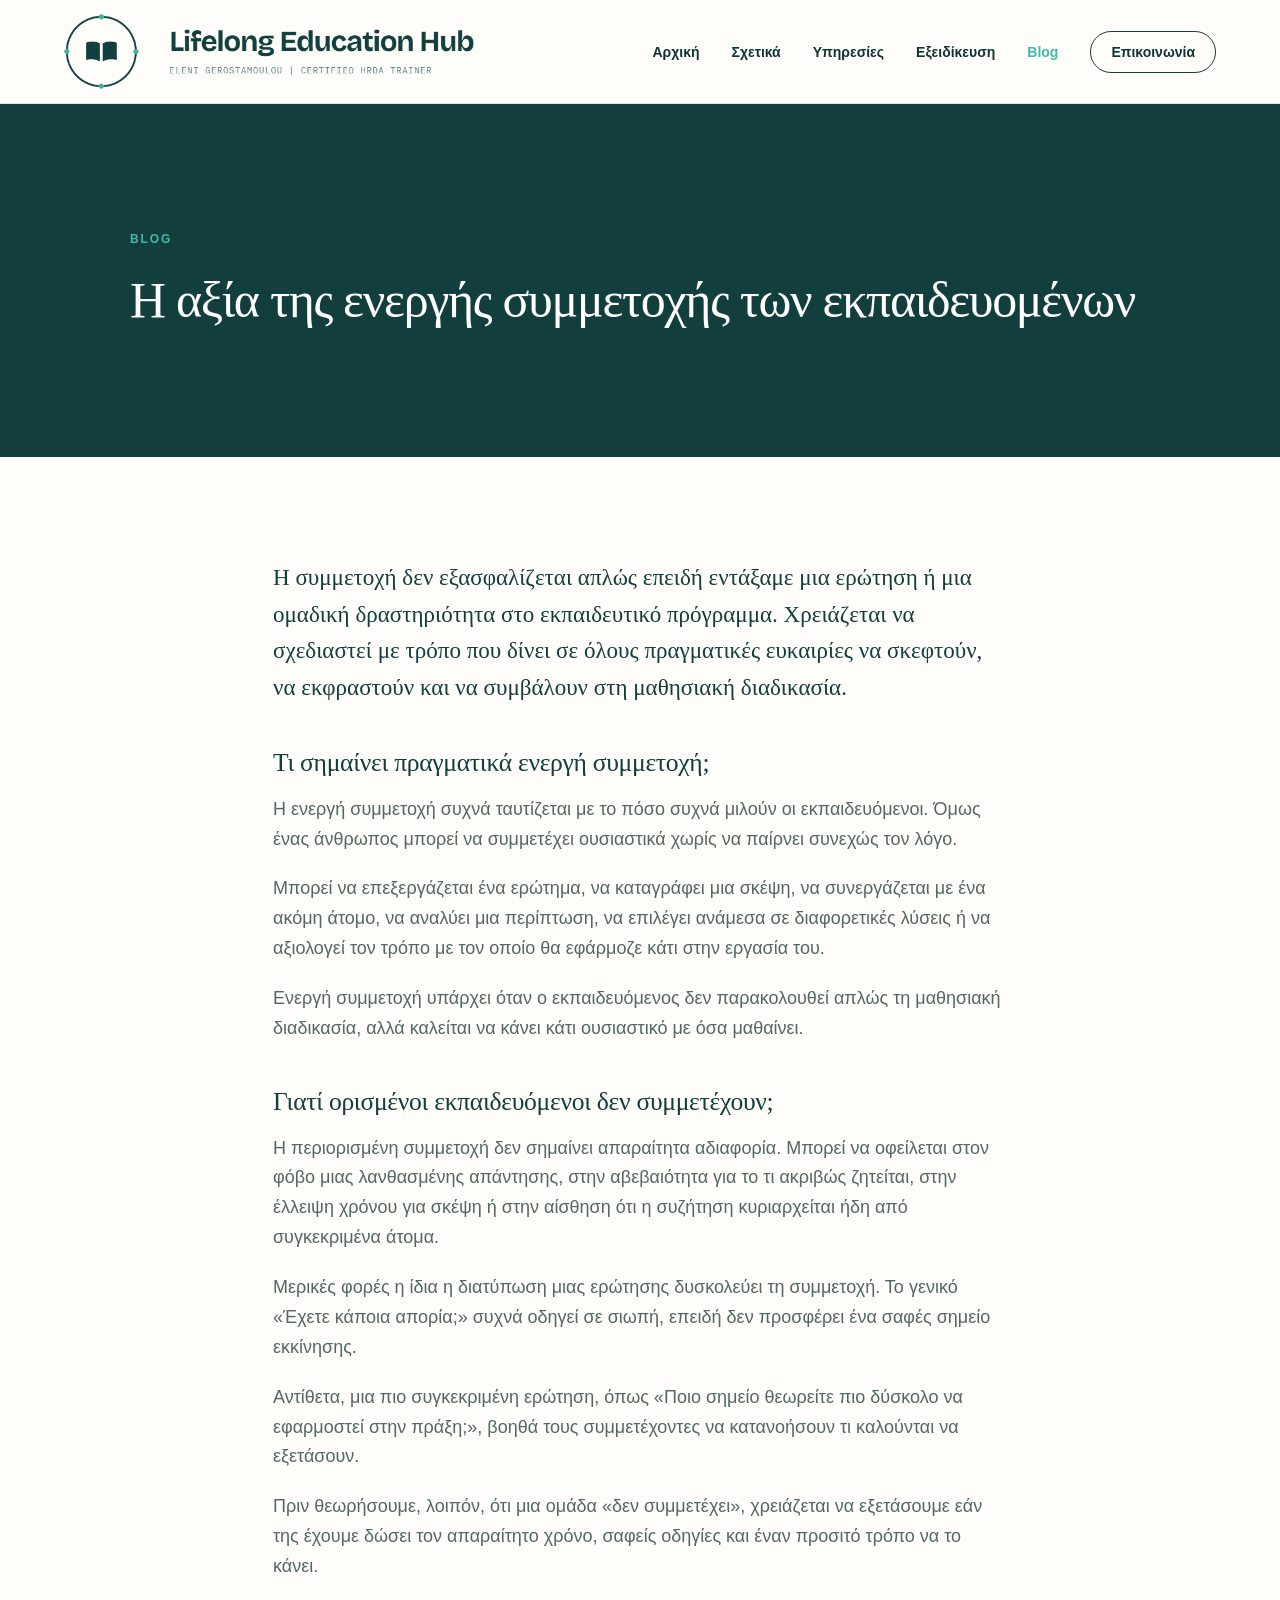
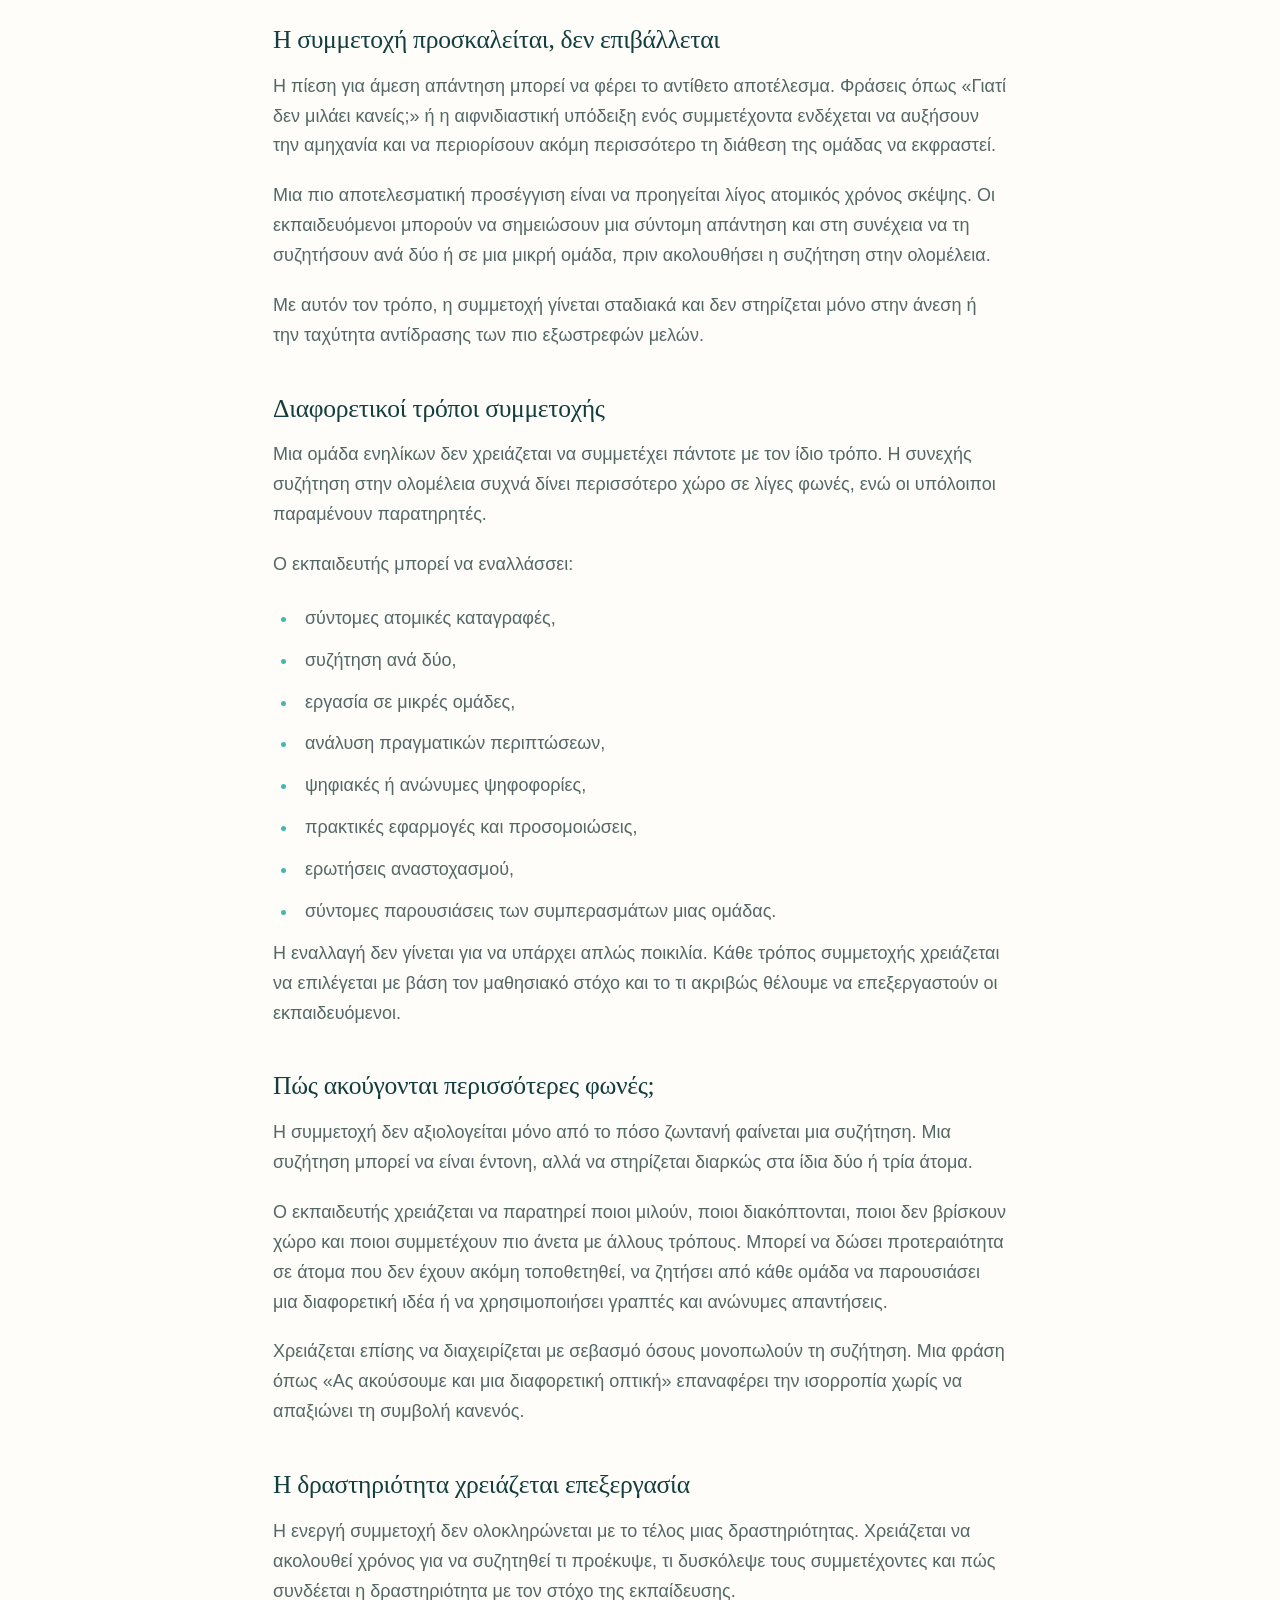
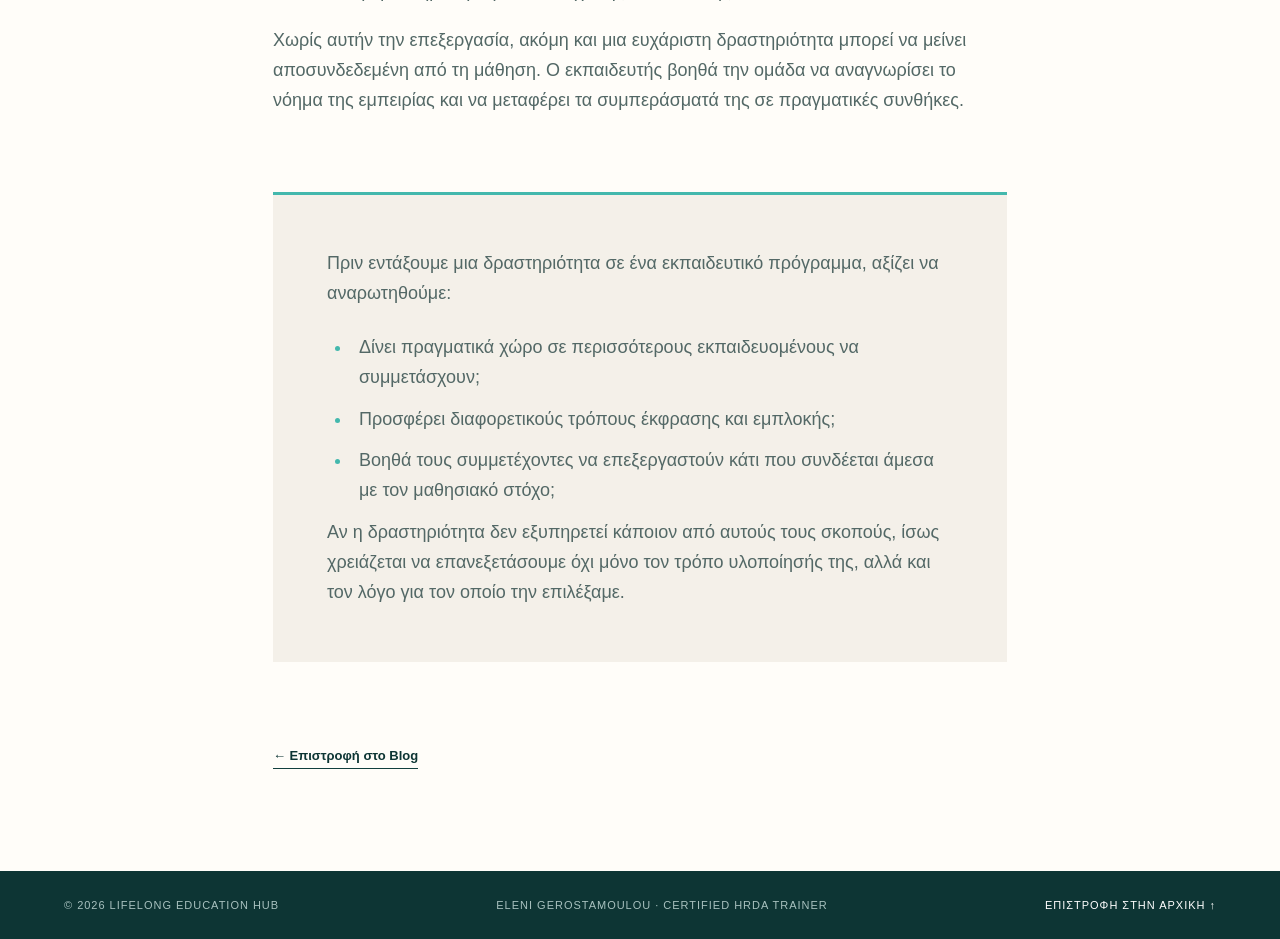
==== active-participation.html @ fbb2a4dc "Add participation article and spacing" ====
<!doctype html>
<html lang="el">
<head>
  <meta charset="utf-8">
  <meta name="viewport" content="width=device-width, initial-scale=1">
  <title>Η αξία της ενεργής συμμετοχής των εκπαιδευομένων | Lifelong Education Hub</title>
  <meta name="description" content="Πώς σχεδιάζεται και ενθαρρύνεται η ουσιαστική συμμετοχή των εκπαιδευομένων στην εκπαίδευση ενηλίκων.">
  <link rel="icon" href="favicon.png">
  <link rel="stylesheet" href="style.css">
</head>
<body class="article-page"><main>
  <header class="site-header">
    <a class="brand" href="index.html" aria-label="Lifelong Education Hub — Αρχική"><img src="logo-horizontal-dark.png" alt="Lifelong Education Hub"></a>
    <nav aria-label="Κύρια πλοήγηση"><a href="index.html#αρχική">Αρχική</a><a href="index.html#σχετικά">Σχετικά</a><a href="index.html#υπηρεσίες">Υπηρεσίες</a><a href="index.html#εξειδίκευση">Εξειδίκευση</a><a class="active" href="thoughts-practices.html">Blog</a><a class="nav-cta" href="index.html#επικοινωνία">Επικοινωνία</a></nav>
    <details class="mobile-menu"><summary>Μενού <span aria-hidden="true">☰</span></summary><ul><li><a href="index.html#αρχική">Αρχική</a></li><li><a href="index.html#σχετικά">Σχετικά</a></li><li><a href="index.html#υπηρεσίες">Υπηρεσίες</a></li><li><a href="index.html#εξειδίκευση">Εξειδίκευση</a></li><li><a href="thoughts-practices.html">Blog</a></li><li><a href="index.html#επικοινωνία">Επικοινωνία</a></li></ul></details>
  </header>
  <article>
    <header class="article-hero">
      <p class="journal-kicker">Blog</p>
      <h1>Η αξία της ενεργής συμμετοχής των εκπαιδευομένων</h1>
    </header>
    <div class="article-body">
      <p class="article-intro">Η συμμετοχή δεν εξασφαλίζεται απλώς επειδή εντάξαμε μια ερώτηση ή μια ομαδική δραστηριότητα στο εκπαιδευτικό πρόγραμμα. Χρειάζεται να σχεδιαστεί με τρόπο που δίνει σε όλους πραγματικές ευκαιρίες να σκεφτούν, να εκφραστούν και να συμβάλουν στη μαθησιακή διαδικασία.</p>

      <h2>Τι σημαίνει πραγματικά ενεργή συμμετοχή;</h2>
      <p>Η ενεργή συμμετοχή συχνά ταυτίζεται με το πόσο συχνά μιλούν οι εκπαιδευόμενοι. Όμως ένας άνθρωπος μπορεί να συμμετέχει ουσιαστικά χωρίς να παίρνει συνεχώς τον λόγο.</p>
      <p>Μπορεί να επεξεργάζεται ένα ερώτημα, να καταγράφει μια σκέψη, να συνεργάζεται με ένα ακόμη άτομο, να αναλύει μια περίπτωση, να επιλέγει ανάμεσα σε διαφορετικές λύσεις ή να αξιολογεί τον τρόπο με τον οποίο θα εφάρμοζε κάτι στην εργασία του.</p>
      <p>Ενεργή συμμετοχή υπάρχει όταν ο εκπαιδευόμενος δεν παρακολουθεί απλώς τη μαθησιακή διαδικασία, αλλά καλείται να κάνει κάτι ουσιαστικό με όσα μαθαίνει.</p>

      <h2>Γιατί ορισμένοι εκπαιδευόμενοι δεν συμμετέχουν;</h2>
      <p>Η περιορισμένη συμμετοχή δεν σημαίνει απαραίτητα αδιαφορία. Μπορεί να οφείλεται στον φόβο μιας λανθασμένης απάντησης, στην αβεβαιότητα για το τι ακριβώς ζητείται, στην έλλειψη χρόνου για σκέψη ή στην αίσθηση ότι η συζήτηση κυριαρχείται ήδη από συγκεκριμένα άτομα.</p>
      <p>Μερικές φορές η ίδια η διατύπωση μιας ερώτησης δυσκολεύει τη συμμετοχή. Το γενικό «Έχετε κάποια απορία;» συχνά οδηγεί σε σιωπή, επειδή δεν προσφέρει ένα σαφές σημείο εκκίνησης.</p>
      <p>Αντίθετα, μια πιο συγκεκριμένη ερώτηση, όπως «Ποιο σημείο θεωρείτε πιο δύσκολο να εφαρμοστεί στην πράξη;», βοηθά τους συμμετέχοντες να κατανοήσουν τι καλούνται να εξετάσουν.</p>
      <p>Πριν θεωρήσουμε, λοιπόν, ότι μια ομάδα «δεν συμμετέχει», χρειάζεται να εξετάσουμε εάν της έχουμε δώσει τον απαραίτητο χρόνο, σαφείς οδηγίες και έναν προσιτό τρόπο να το κάνει.</p>

      <h2>Η συμμετοχή προσκαλείται, δεν επιβάλλεται</h2>
      <p>Η πίεση για άμεση απάντηση μπορεί να φέρει το αντίθετο αποτέλεσμα. Φράσεις όπως «Γιατί δεν μιλάει κανείς;» ή η αιφνιδιαστική υπόδειξη ενός συμμετέχοντα ενδέχεται να αυξήσουν την αμηχανία και να περιορίσουν ακόμη περισσότερο τη διάθεση της ομάδας να εκφραστεί.</p>
      <p>Μια πιο αποτελεσματική προσέγγιση είναι να προηγείται λίγος ατομικός χρόνος σκέψης. Οι εκπαιδευόμενοι μπορούν να σημειώσουν μια σύντομη απάντηση και στη συνέχεια να τη συζητήσουν ανά δύο ή σε μια μικρή ομάδα, πριν ακολουθήσει η συζήτηση στην ολομέλεια.</p>
      <p>Με αυτόν τον τρόπο, η συμμετοχή γίνεται σταδιακά και δεν στηρίζεται μόνο στην άνεση ή την ταχύτητα αντίδρασης των πιο εξωστρεφών μελών.</p>

      <h2>Διαφορετικοί τρόποι συμμετοχής</h2>
      <p>Μια ομάδα ενηλίκων δεν χρειάζεται να συμμετέχει πάντοτε με τον ίδιο τρόπο. Η συνεχής συζήτηση στην ολομέλεια συχνά δίνει περισσότερο χώρο σε λίγες φωνές, ενώ οι υπόλοιποι παραμένουν παρατηρητές.</p>
      <p>Ο εκπαιδευτής μπορεί να εναλλάσσει:</p>
      <ul>
        <li>σύντομες ατομικές καταγραφές,</li>
        <li>συζήτηση ανά δύο,</li>
        <li>εργασία σε μικρές ομάδες,</li>
        <li>ανάλυση πραγματικών περιπτώσεων,</li>
        <li>ψηφιακές ή ανώνυμες ψηφοφορίες,</li>
        <li>πρακτικές εφαρμογές και προσομοιώσεις,</li>
        <li>ερωτήσεις αναστοχασμού,</li>
        <li>σύντομες παρουσιάσεις των συμπερασμάτων μιας ομάδας.</li>
      </ul>
      <p>Η εναλλαγή δεν γίνεται για να υπάρχει απλώς ποικιλία. Κάθε τρόπος συμμετοχής χρειάζεται να επιλέγεται με βάση τον μαθησιακό στόχο και το τι ακριβώς θέλουμε να επεξεργαστούν οι εκπαιδευόμενοι.</p>

      <h2>Πώς ακούγονται περισσότερες φωνές;</h2>
      <p>Η συμμετοχή δεν αξιολογείται μόνο από το πόσο ζωντανή φαίνεται μια συζήτηση. Μια συζήτηση μπορεί να είναι έντονη, αλλά να στηρίζεται διαρκώς στα ίδια δύο ή τρία άτομα.</p>
      <p>Ο εκπαιδευτής χρειάζεται να παρατηρεί ποιοι μιλούν, ποιοι διακόπτονται, ποιοι δεν βρίσκουν χώρο και ποιοι συμμετέχουν πιο άνετα με άλλους τρόπους. Μπορεί να δώσει προτεραιότητα σε άτομα που δεν έχουν ακόμη τοποθετηθεί, να ζητήσει από κάθε ομάδα να παρουσιάσει μια διαφορετική ιδέα ή να χρησιμοποιήσει γραπτές και ανώνυμες απαντήσεις.</p>
      <p>Χρειάζεται επίσης να διαχειρίζεται με σεβασμό όσους μονοπωλούν τη συζήτηση. Μια φράση όπως «Ας ακούσουμε και μια διαφορετική οπτική» επαναφέρει την ισορροπία χωρίς να απαξιώνει τη συμβολή κανενός.</p>

      <h2>Η δραστηριότητα χρειάζεται επεξεργασία</h2>
      <p>Η ενεργή συμμετοχή δεν ολοκληρώνεται με το τέλος μιας δραστηριότητας. Χρειάζεται να ακολουθεί χρόνος για να συζητηθεί τι προέκυψε, τι δυσκόλεψε τους συμμετέχοντες και πώς συνδέεται η δραστηριότητα με τον στόχο της εκπαίδευσης.</p>
      <p>Χωρίς αυτήν την επεξεργασία, ακόμη και μια ευχάριστη δραστηριότητα μπορεί να μείνει αποσυνδεδεμένη από τη μάθηση. Ο εκπαιδευτής βοηθά την ομάδα να αναγνωρίσει το νόημα της εμπειρίας και να μεταφέρει τα συμπεράσματά της σε πραγματικές συνθήκες.</p>

      <aside class="article-takeaway">
        <p>Πριν εντάξουμε μια δραστηριότητα σε ένα εκπαιδευτικό πρόγραμμα, αξίζει να αναρωτηθούμε:</p>
        <ul>
          <li>Δίνει πραγματικά χώρο σε περισσότερους εκπαιδευομένους να συμμετάσχουν;</li>
          <li>Προσφέρει διαφορετικούς τρόπους έκφρασης και εμπλοκής;</li>
          <li>Βοηθά τους συμμετέχοντες να επεξεργαστούν κάτι που συνδέεται άμεσα με τον μαθησιακό στόχο;</li>
        </ul>
        <p>Αν η δραστηριότητα δεν εξυπηρετεί κάποιον από αυτούς τους σκοπούς, ίσως χρειάζεται να επανεξετάσουμε όχι μόνο τον τρόπο υλοποίησής της, αλλά και τον λόγο για τον οποίο την επιλέξαμε.</p>
      </aside>
      <a class="back-link" href="thoughts-practices.html">← Επιστροφή στο Blog</a>
    </div>
  </article>
  <footer><p>© 2026 Lifelong Education Hub</p><p>Eleni Gerostamoulou · Certified HRDA Trainer</p><a href="index.html">Επιστροφή στην αρχική ↑</a></footer>
</main></body>
</html>
---- style.css ----
:root{--ink:#123f3e;--deep:#0d3534;--aqua:#43b8ad;--cream:#f4f0e9;--paper:#fffdf9;--muted:#627372;--line:#d8dfda}*{box-sizing:border-box}html{scroll-behavior:smooth}body{margin:0;background:var(--paper);color:var(--deep);font-family:Arial,Helvetica,sans-serif}a{color:inherit;text-decoration:none}img{display:block;max-width:100%}.mobile-menu{display:none}
.site-header{height:92px;padding:0 clamp(24px,5vw,78px);display:flex;align-items:center;justify-content:space-between;background:rgba(255,253,249,.94);border-bottom:1px solid rgba(18,63,62,.12);position:sticky;top:0;z-index:20;backdrop-filter:blur(14px)}.brand img{width:clamp(250px,27vw,380px);height:64px;object-fit:contain;object-position:left center}nav{display:flex;align-items:center;gap:clamp(18px,2.5vw,42px);font-size:14px;font-weight:700}nav a{padding:12px 0;transition:color .2s}nav a:hover{color:var(--aqua)}.nav-cta{border:1px solid var(--ink);padding:12px 20px!important;border-radius:999px}.nav-cta:hover{background:var(--ink);color:#fff}
.hero{min-height:calc(100vh - 92px);display:grid;grid-template-columns:1.08fr .92fr;overflow:hidden}.hero-copy{padding:clamp(64px,9vw,130px) clamp(32px,7vw,110px);align-self:center}.eyebrow,.section-label{display:flex;align-items:center;gap:12px;color:var(--muted);font-size:12px;font-weight:800;letter-spacing:.18em;text-transform:uppercase}.eyebrow span{width:34px;height:2px;background:var(--aqua)}.hero h1{max-width:720px;margin:24px 0;font-family:Georgia,'Times New Roman',serif;font-size:clamp(58px,7.2vw,112px);line-height:.92;letter-spacing:-.055em;font-weight:400}.hero-lead{max-width:620px;margin:0;color:#536866;font-size:clamp(17px,1.4vw,21px);line-height:1.65}.hero-actions{margin-top:42px;display:flex;align-items:center;gap:30px;flex-wrap:wrap}.button{display:inline-flex;padding:17px 25px;border-radius:999px;font-size:14px;font-weight:800}.button-primary{background:var(--ink);color:#fff;transition:transform .2s,background .2s}.button-primary:hover{transform:translateY(-2px);background:#195351}.text-link{font-size:14px;font-weight:800;border-bottom:1px solid var(--ink);padding-bottom:5px}.credential-line{margin-top:clamp(60px,8vw,105px);display:flex;align-items:center;gap:16px}.credential-line img{width:44px;height:44px;object-fit:contain}.credential-line p{margin:0;color:var(--muted);font-size:12px;line-height:1.6;text-transform:uppercase;letter-spacing:.08em}.credential-line strong{color:var(--ink)}
.hero-portrait{position:relative;background:var(--cream);min-height:720px;display:flex;align-items:end;justify-content:center}.hero-portrait:before{content:"";position:absolute;width:68%;aspect-ratio:1;border:1px solid rgba(18,63,62,.25);border-radius:50%;top:11%;right:8%}.hero-portrait:after{content:"";position:absolute;width:12px;height:12px;background:var(--aqua);border-radius:50%;top:20%;left:18%;box-shadow:0 310px 0 var(--aqua)}.portrait-frame{width:100%;height:92%;position:relative;z-index:1;overflow:hidden}.portrait-frame img{width:100%;height:100%;object-fit:cover;object-position:59% center}.portrait-note{position:absolute;z-index:2;bottom:28px;left:28px;right:28px;padding:17px 20px;background:rgba(255,253,249,.92);display:flex;justify-content:space-between;gap:14px;color:var(--ink);font-size:11px;font-weight:800;text-transform:uppercase;letter-spacing:.12em}
.intro-strip{min-height:108px;padding:24px;display:flex;align-items:center;justify-content:center;gap:clamp(22px,4vw,72px);background:var(--aqua);color:var(--deep)}.intro-strip p{margin:0;font-family:Georgia,serif;font-size:clamp(20px,2.2vw,34px)}.intro-strip i{width:7px;height:7px;background:var(--paper);border-radius:50%}.section{padding:clamp(90px,11vw,165px) clamp(28px,7vw,110px)}.section-label span{color:var(--aqua)}
.about-grid{margin-top:55px;display:grid;grid-template-columns:1fr 1fr;gap:clamp(60px,9vw,150px)}.about h2,.services h2,.expertise h2,.contact h2{margin:0;font-family:Georgia,'Times New Roman',serif;font-size:clamp(36px,4.2vw,62px);line-height:1.08;font-weight:400;letter-spacing:-.03em}.about-copy>p{margin:0 0 24px;color:#536866;font-size:17px;line-height:1.8}.qualifications{margin-top:48px;border-top:1px solid var(--line)}.qualifications div{display:grid;grid-template-columns:130px 1fr;gap:20px;padding:24px 0;border-bottom:1px solid var(--line)}.qualifications strong{font-size:12px;color:var(--aqua);text-transform:uppercase;letter-spacing:.12em}.qualifications span{font-size:14px;line-height:1.6}
.services{background:var(--ink);color:#fff}.section-label.light{color:#a8c1bf}.services-heading{margin-top:55px;display:grid;grid-template-columns:1.3fr .7fr;gap:60px;align-items:end}.services-heading p{max-width:430px;margin:0 0 8px;color:#b9cdcb;font-size:16px;line-height:1.7}.service-grid{margin-top:75px;display:grid;grid-template-columns:repeat(3,1fr);border-top:1px solid rgba(255,255,255,.22)}.service-grid article{min-height:390px;padding:34px clamp(20px,2.7vw,42px) 30px;border-right:1px solid rgba(255,255,255,.22);display:flex;flex-direction:column}.service-grid article:first-child{padding-left:0}.service-grid article:last-child{border-right:0;padding-right:0}.service-number{color:var(--aqua);font-size:12px;letter-spacing:.14em}.service-grid h3{margin:26px 0 22px;font-family:Georgia,serif;font-size:clamp(25px,2.4vw,35px);line-height:1.15;font-weight:400}.service-grid p{margin:0;color:#b9cdcb;line-height:1.75;font-size:15px}.service-grid a{margin-top:auto;width:max-content;border-bottom:1px solid var(--aqua);padding-bottom:5px;font-size:13px;font-weight:800}
.expertise{background:var(--cream)}.expertise-grid{margin-top:60px;display:grid;grid-template-columns:.9fr 1.1fr;gap:clamp(60px,10vw,160px)}.expertise-grid>div>p{max-width:480px;color:var(--muted);font-size:17px;line-height:1.7}.expertise-list{margin:0;padding:0;list-style:none;border-top:1px solid rgba(18,63,62,.25)}.expertise-list li{padding:24px 0;border-bottom:1px solid rgba(18,63,62,.25);font-family:Georgia,serif;font-size:clamp(20px,2vw,28px)}
.contact{padding:clamp(100px,12vw,180px) 28px;background:var(--aqua);color:var(--deep);text-align:center}.contact-mark{width:62px;height:62px;margin:0 auto 30px;object-fit:contain}.contact-kicker{font-size:12px;font-weight:800;letter-spacing:.16em;text-transform:uppercase}.contact h2{max-width:900px;margin:28px auto 45px}.contact-email{display:inline-block;font-size:clamp(18px,2vw,28px);font-weight:800;border-bottom:2px solid var(--ink);padding-bottom:8px}.social-links{margin-top:55px;display:flex;justify-content:center;gap:16px}.social-links a{min-width:120px;padding:13px 20px;border:1px solid rgba(18,63,62,.45);border-radius:999px;font-size:13px;font-weight:800}.social-links a:hover{background:var(--ink);color:#fff}footer{padding:28px clamp(24px,5vw,78px);background:var(--deep);color:#a8c1bf;display:flex;justify-content:space-between;gap:30px;font-size:11px;text-transform:uppercase;letter-spacing:.09em}footer p{margin:0}footer a{color:#fff}
@media(max-width:960px){.site-header{height:78px}.brand img{width:260px;height:54px}nav a:not(.nav-cta){display:none}.hero{grid-template-columns:1fr}.hero-copy{padding-top:80px}.hero-portrait{min-height:700px}.about-grid,.services-heading,.expertise-grid{grid-template-columns:1fr}.service-grid{grid-template-columns:1fr}.service-grid article,.service-grid article:first-child,.service-grid article:last-child{min-height:auto;padding:34px 0;border-right:0;border-bottom:1px solid rgba(255,255,255,.22)}.service-grid h3{margin-top:28px}.service-grid a{margin-top:30px}}
@media(max-width:600px){.site-header{padding:0 18px}.brand img{width:195px}.nav-cta{padding:10px 14px!important;font-size:12px}.hero-copy{padding:64px 24px}.hero h1{font-size:58px}.hero-portrait{min-height:520px}.portrait-note{left:16px;right:16px;bottom:16px;flex-direction:column}.intro-strip{gap:14px}.intro-strip p{font-size:16px}.section{padding-left:24px;padding-right:24px}.about-grid{gap:38px}.qualifications div{grid-template-columns:1fr;gap:10px}.contact-email{font-size:16px}footer{flex-direction:column;text-align:center;align-items:center}}
@media(prefers-reduced-motion:reduce){html{scroll-behavior:auto}*,*:before,*:after{transition-duration:.01ms!important}}

/* Refined header and portrait proportions */
.site-header{height:104px;background:rgba(255,253,249,.96)}
.brand img{width:clamp(330px,32vw,470px);height:auto}
.hero{min-height:calc(100vh - 104px);grid-template-columns:minmax(0,1.25fr) minmax(360px,.75fr)}
.hero-portrait{min-height:620px;align-items:center;padding:clamp(38px,5vw,78px)}
.portrait-frame{width:min(100%,500px);height:auto;aspect-ratio:4/5;max-height:650px;border-radius:240px 240px 24px 24px;box-shadow:0 24px 60px rgba(13,53,52,.14)}
.portrait-frame img{object-position:60% center}
@media(max-width:960px){.site-header{height:86px}.brand img{width:310px;height:auto}.hero-portrait{min-height:580px}}
@media(max-width:600px){.brand img{width:235px}.hero-portrait{min-height:460px;padding:30px 24px}.portrait-frame{max-width:360px}}

/* Simple, compact professional portrait */
.hero{grid-template-columns:minmax(0,1.38fr) minmax(330px,.62fr)}
.hero-portrait{min-height:540px;padding:70px 54px 96px}
.hero-portrait:before{width:58%;top:18%;right:12%}
.hero-portrait:after{top:25%;left:16%;box-shadow:none}
.portrait-frame{width:min(100%,380px);aspect-ratio:4/3;max-height:none;border-radius:14px;box-shadow:0 18px 44px rgba(13,53,52,.12)}
.portrait-frame img{object-position:60% 42%}
.portrait-note{left:54px;right:54px;bottom:32px}
@media(max-width:960px){.hero-portrait{min-height:500px;padding:54px 36px 88px}.portrait-frame{max-width:420px}.portrait-note{left:36px;right:36px}}
@media(max-width:600px){.hero-portrait{min-height:390px;padding:38px 24px 82px}.portrait-frame{max-width:310px}.portrait-note{left:24px;right:24px}}

/* Clean hero: no decorative photo panel */
.hero{grid-template-columns:minmax(0,1fr) minmax(300px,410px);align-items:center}
.hero-portrait{min-height:0;background:transparent;padding:48px 44px 92px;align-self:center}
.hero-portrait:before,.hero-portrait:after{display:none}
.portrait-frame{width:min(100%,340px);aspect-ratio:4/3;border-radius:10px;box-shadow:none}
.portrait-note{left:44px;right:44px;bottom:34px;background:transparent;border-top:1px solid var(--line);padding:15px 0}
@media(max-width:960px){.hero-portrait{min-height:0;padding:36px 24px 82px}.portrait-frame{max-width:360px}.portrait-note{left:24px;right:24px;bottom:24px}}
@media(max-width:600px){.hero-portrait{min-height:0;padding:24px 24px 80px}.portrait-frame{max-width:290px}.portrait-note{bottom:20px}}

/* Agreed content refinements */
.portrait-note{display:block;text-align:left;text-transform:none;letter-spacing:normal}
.portrait-note strong{display:block;color:var(--ink);font-size:13px;letter-spacing:.08em;text-transform:uppercase;margin-bottom:7px}
.portrait-note span{display:block;color:var(--muted);font-size:11px;line-height:1.45;letter-spacing:.055em;text-transform:uppercase}
.freire-quote{margin:0;padding:clamp(80px,9vw,130px) clamp(28px,10vw,160px);background:var(--paper);color:var(--ink);text-align:center;border-bottom:1px solid var(--line)}
.freire-quote blockquote{max-width:1020px;margin:0 auto;font-family:Georgia,'Times New Roman',serif;font-size:clamp(30px,4vw,58px);line-height:1.2;letter-spacing:-.025em;font-weight:400}
.freire-quote figcaption{margin-top:28px;color:var(--aqua);font-size:12px;font-weight:800;letter-spacing:.16em;text-transform:uppercase}
@media(max-width:600px){.portrait-note strong{font-size:12px}.portrait-note span{font-size:10px}.freire-quote{padding:70px 24px}.freire-quote blockquote{font-size:30px}}

/* Compact hero and final portrait caption placement */
.hero{min-height:auto;padding:clamp(54px,6vw,86px) clamp(32px,5.5vw,88px);gap:clamp(36px,5vw,76px)}
.hero-copy{padding:0;align-self:center}
.hero h1{margin-top:0}
.hero-portrait{padding:0;display:block}
.portrait-frame{width:min(100%,270px);margin:0 auto;aspect-ratio:4/3}
.portrait-frame img{object-position:68% center}
.portrait-note{position:static;width:min(100%,270px);margin:0 auto;padding:15px 0 0;border-top:1px solid var(--line)}
.freire-quote{padding:clamp(58px,6.5vw,92px) clamp(28px,10vw,160px)}
.freire-quote blockquote{max-width:950px;font-size:clamp(24px,2.5vw,36px);line-height:1.3}
.freire-quote figcaption{margin-top:24px;font-size:16px}
@media(max-width:960px){.hero{padding:60px 32px;gap:54px}.hero-copy{padding:0}.hero-portrait{padding:0}.portrait-frame,.portrait-note{max-width:360px}}
@media(max-width:600px){.hero{padding:48px 24px}.hero-copy{padding:0}.portrait-frame,.portrait-note{max-width:290px}.freire-quote{padding:54px 24px}.freire-quote blockquote{font-size:26px}.freire-quote figcaption{font-size:14px}}

/* Simplified contact invitation */
.contact h2{margin:0 auto 45px}

/* Final typography refinements */
.hero h1{font-size:clamp(44px,5vw,78px)}
.portrait-note span{font-size:13px;line-height:1.5;letter-spacing:normal;text-transform:none;font-weight:600}
@media(max-width:600px){.hero h1{font-size:48px}.portrait-note span{font-size:12px}}

/* Detailed service pages */
.service-page{min-height:100vh;background:var(--paper)}
.service-page .site-header{position:relative}
.service-page .brand{display:block}
.service-page .service-hero{padding:clamp(76px,9vw,138px) clamp(28px,7vw,110px) clamp(66px,8vw,116px);background:var(--ink);color:#fff}
.service-page .service-hero-inner{max-width:1150px;margin:0 auto}
.service-page .service-hero .service-number{display:block;margin-bottom:30px}
.service-page .service-hero h1{max-width:970px;margin:0;font-family:Georgia,'Times New Roman',serif;font-size:clamp(48px,6.2vw,92px);line-height:1;letter-spacing:-.045em;font-weight:400}
.service-page .service-hero p{max-width:850px;margin:38px 0 0;color:#c5d6d4;font-size:clamp(17px,1.5vw,21px);line-height:1.75}
.service-content{max-width:1150px;margin:0 auto;padding:clamp(76px,9vw,138px) clamp(28px,4vw,58px)}
.service-section{display:grid;grid-template-columns:minmax(220px,.7fr) minmax(0,1.3fr);gap:clamp(45px,8vw,120px);padding:48px 0;border-top:1px solid var(--line)}
.service-section:first-child{padding-top:0;border-top:0}
.service-section h2{margin:0;font-family:Georgia,'Times New Roman',serif;font-size:clamp(30px,3.4vw,48px);line-height:1.08;font-weight:400;letter-spacing:-.025em}
.service-section p,.service-section li{color:#536866;font-size:17px;line-height:1.75}
.service-section p{margin:0}
.service-section ul{margin:0;padding-left:22px}
.service-section li{padding:0 0 12px 8px}
.service-section li::marker{color:var(--aqua)}
.service-cta{margin-top:48px;padding:clamp(50px,6vw,78px);background:var(--cream);text-align:center}
.service-cta p{margin:0 0 25px;color:var(--muted);font-size:15px;letter-spacing:.04em}
.service-cta .button{font-size:16px}
.back-link{display:inline-block;margin-top:34px;border-bottom:1px solid var(--ink);padding-bottom:5px;font-size:13px;font-weight:800}
.service-page footer{margin-top:0}
@media(max-width:960px){.service-page nav a:not(.nav-cta){display:none}.service-section{grid-template-columns:1fr;gap:25px}}
@media(max-width:600px){.service-page .service-hero{padding:64px 24px}.service-page .service-hero h1{font-size:46px}.service-content{padding:64px 24px}.service-section{padding:38px 0}.service-section p,.service-section li{font-size:16px}.service-cta{padding:42px 22px}}

/* Final mobile layout: keep the opening section in one clear column */
@media(max-width:960px){
  .hero{grid-template-columns:minmax(0,1fr)}
}
@media(max-width:600px){
  .site-header{height:76px;padding:0 14px;gap:10px}
  .brand{min-width:0;flex:1}
  .brand img{width:min(54vw,210px);max-width:100%;height:auto}
  .site-header>nav{display:none}
  .mobile-menu{display:block;position:relative;flex:0 0 auto}
  .mobile-menu summary{list-style:none;display:flex;align-items:center;gap:7px;padding:9px 12px;border:1px solid var(--ink);border-radius:999px;color:var(--ink);font-size:11px;font-weight:800;cursor:pointer;user-select:none}
  .mobile-menu summary::-webkit-details-marker{display:none}
  .mobile-menu summary span{font-size:14px;line-height:1}
  .mobile-menu[open] summary{background:var(--ink);color:#fff}
  .mobile-menu ul{position:absolute;top:calc(100% + 12px);right:0;width:190px;margin:0;padding:8px;list-style:none;background:var(--paper);border:1px solid var(--line);border-radius:12px;box-shadow:0 16px 34px rgba(13,53,52,.16)}
  .mobile-menu li+li{border-top:1px solid var(--line)}
  .mobile-menu a{display:block;padding:13px 12px;color:var(--ink);font-size:13px;font-weight:700}
  .mobile-menu a:hover{color:var(--aqua)}
  .hero{padding:42px 22px 48px;gap:34px}
  .hero-copy{width:100%;min-width:0}
  .hero h1{max-width:100%;margin:0 0 22px;font-size:40px;line-height:1;letter-spacing:-.04em}
  .hero-lead{max-width:none;font-size:16px;line-height:1.6}
  .hero-actions{margin-top:30px;display:grid;justify-items:start;gap:18px}
  .hero-actions .button{padding:14px 20px;font-size:13px}
  .hero-actions .text-link{font-size:13px}
  .hero-portrait{width:100%;min-width:0;padding:0}
  .portrait-frame,.portrait-note{width:min(100%,216px);max-width:216px}
  .portrait-note{padding-top:13px}
  .portrait-note strong{font-size:11px;line-height:1.35}
  .portrait-note span{font-size:11px;line-height:1.45}
  .intro-strip{min-height:92px;padding:20px 14px;gap:12px}
  .intro-strip p{font-size:15px}
  .intro-strip i{width:5px;height:5px}
  .freire-quote{padding:48px 22px}
  .freire-quote blockquote{font-size:24px;line-height:1.28}
  .freire-quote figcaption{margin-top:20px;font-size:12px;line-height:1.55;letter-spacing:.12em}
}
@media(max-width:360px){
  .brand img{width:180px}
  .mobile-menu summary{padding:8px 10px}
  .hero h1{font-size:36px}
}

/* Thoughts & Practices */
nav a.active{color:var(--aqua)}
.thoughts-preview{background:var(--paper)}
.thoughts-preview-grid{margin-top:55px;display:grid;grid-template-columns:1fr .78fr;gap:clamp(55px,9vw,140px);align-items:start}
.thoughts-preview-intro>p{max-width:610px;margin:0 0 36px;color:var(--muted);font-size:clamp(18px,1.5vw,21px);line-height:1.75}
.featured-thought{padding:38px 0;border-top:2px solid var(--aqua);border-bottom:1px solid var(--line)}
.article-meta{margin:0;color:var(--aqua);font-size:11px;font-weight:800;letter-spacing:.14em;text-transform:uppercase}
.featured-thought h3{margin:0 0 20px;font-family:Georgia,'Times New Roman',serif;font-size:clamp(27px,2.4vw,36px);line-height:1.14;font-weight:400;letter-spacing:-.018em}
.featured-thought>p:not(.article-meta){margin:0;color:var(--muted);font-size:16px;line-height:1.75}
.featured-thought>a{display:inline-block;margin-top:30px;border-bottom:1px solid var(--ink);padding-bottom:5px;font-size:13px;font-weight:800}
.journal-page .site-header,.article-page .site-header{position:relative}
.journal-hero{padding:clamp(80px,10vw,150px) clamp(28px,8vw,125px);background:var(--cream)}
.journal-kicker{margin:0 0 28px;color:var(--aqua);font-size:12px;font-weight:800;letter-spacing:.16em;text-transform:uppercase}
.journal-hero h1{max-width:1050px;margin:0;font-family:Georgia,'Times New Roman',serif;font-size:clamp(40px,4vw,56px);line-height:1.08;font-weight:400;letter-spacing:-.03em}
.journal-hero .journal-hero-intro{max-width:920px;margin:0;color:var(--ink);font-family:Georgia,'Times New Roman',serif;font-size:clamp(28px,3vw,42px);line-height:1.35;font-weight:400;letter-spacing:-.018em}
.article-list{padding:clamp(70px,9vw,130px) clamp(28px,8vw,125px);background:var(--paper)}
.article-card{max-width:980px;padding:0 0 55px;border-bottom:1px solid var(--line)}
.article-card+.article-card{padding-top:55px}
.article-card h2{max-width:800px;margin:0 0 22px;font-family:Georgia,'Times New Roman',serif;font-size:clamp(25px,2.4vw,34px);line-height:1.16;font-weight:400;letter-spacing:-.018em}
.article-card>p:not(.article-meta){max-width:760px;margin:0;color:var(--muted);font-size:17px;line-height:1.8}
.article-link{display:inline-block;margin-top:32px;border-bottom:1px solid var(--ink);padding-bottom:5px;font-size:13px;font-weight:800}
.article-hero{padding:clamp(80px,10vw,145px) clamp(28px,8vw,125px);background:var(--ink);color:#fff}
.article-hero>*{max-width:1020px;margin-left:auto;margin-right:auto}
.article-hero h1{margin-top:0;margin-bottom:0;font-family:Georgia,'Times New Roman',serif;font-size:clamp(34px,3.9vw,54px);line-height:1.1;font-weight:400;letter-spacing:-.026em}
.article-hero .article-meta{color:#a8c1bf}
.article-body{max-width:790px;margin:0 auto;padding:clamp(72px,8vw,120px) 28px}
.article-body p,.article-body li{color:#536866;font-size:18px;line-height:1.66}
.article-body p{margin:0 0 20px}
.article-body .article-intro{color:var(--ink);font-family:Georgia,'Times New Roman',serif;font-size:clamp(20px,1.8vw,26px);line-height:1.58}
.article-body h2{margin:42px 0 16px;color:var(--ink);font-family:Georgia,'Times New Roman',serif;font-size:clamp(23px,2vw,29px);line-height:1.24;font-weight:400;letter-spacing:-.012em}
.article-body ul{margin:24px 0 0;padding-left:25px}
.article-body li{padding:0 0 12px 7px}
.article-body li::marker{color:var(--aqua)}
.article-takeaway{margin:76px 0 52px;padding:clamp(32px,5vw,54px);background:var(--cream);border-top:3px solid var(--aqua)}
.article-takeaway p:last-child{margin-bottom:0}
@media(max-width:960px){
  .thoughts-preview-grid{grid-template-columns:1fr;gap:52px}
}
@media(max-width:600px){
  .thoughts-preview-grid{margin-top:40px;gap:44px}
  .thoughts-preview-intro>p{font-size:18px}
  .journal-hero{padding:68px 24px}
  .journal-hero h1{font-size:42px}
  .journal-hero .journal-hero-intro{font-size:28px;line-height:1.4}
  .article-list{padding:64px 24px}
  .article-card h2{font-size:26px}
  .article-hero{padding:68px 24px}
  .article-hero h1{font-size:34px}
  .article-body{padding:62px 24px}
  .article-body p,.article-body li{font-size:16px;line-height:1.68}
  .article-body .article-intro{font-size:20px;line-height:1.58}
  .article-body h2{margin-top:38px;font-size:23px}
  .article-takeaway{margin-top:60px;padding:32px 24px}
}
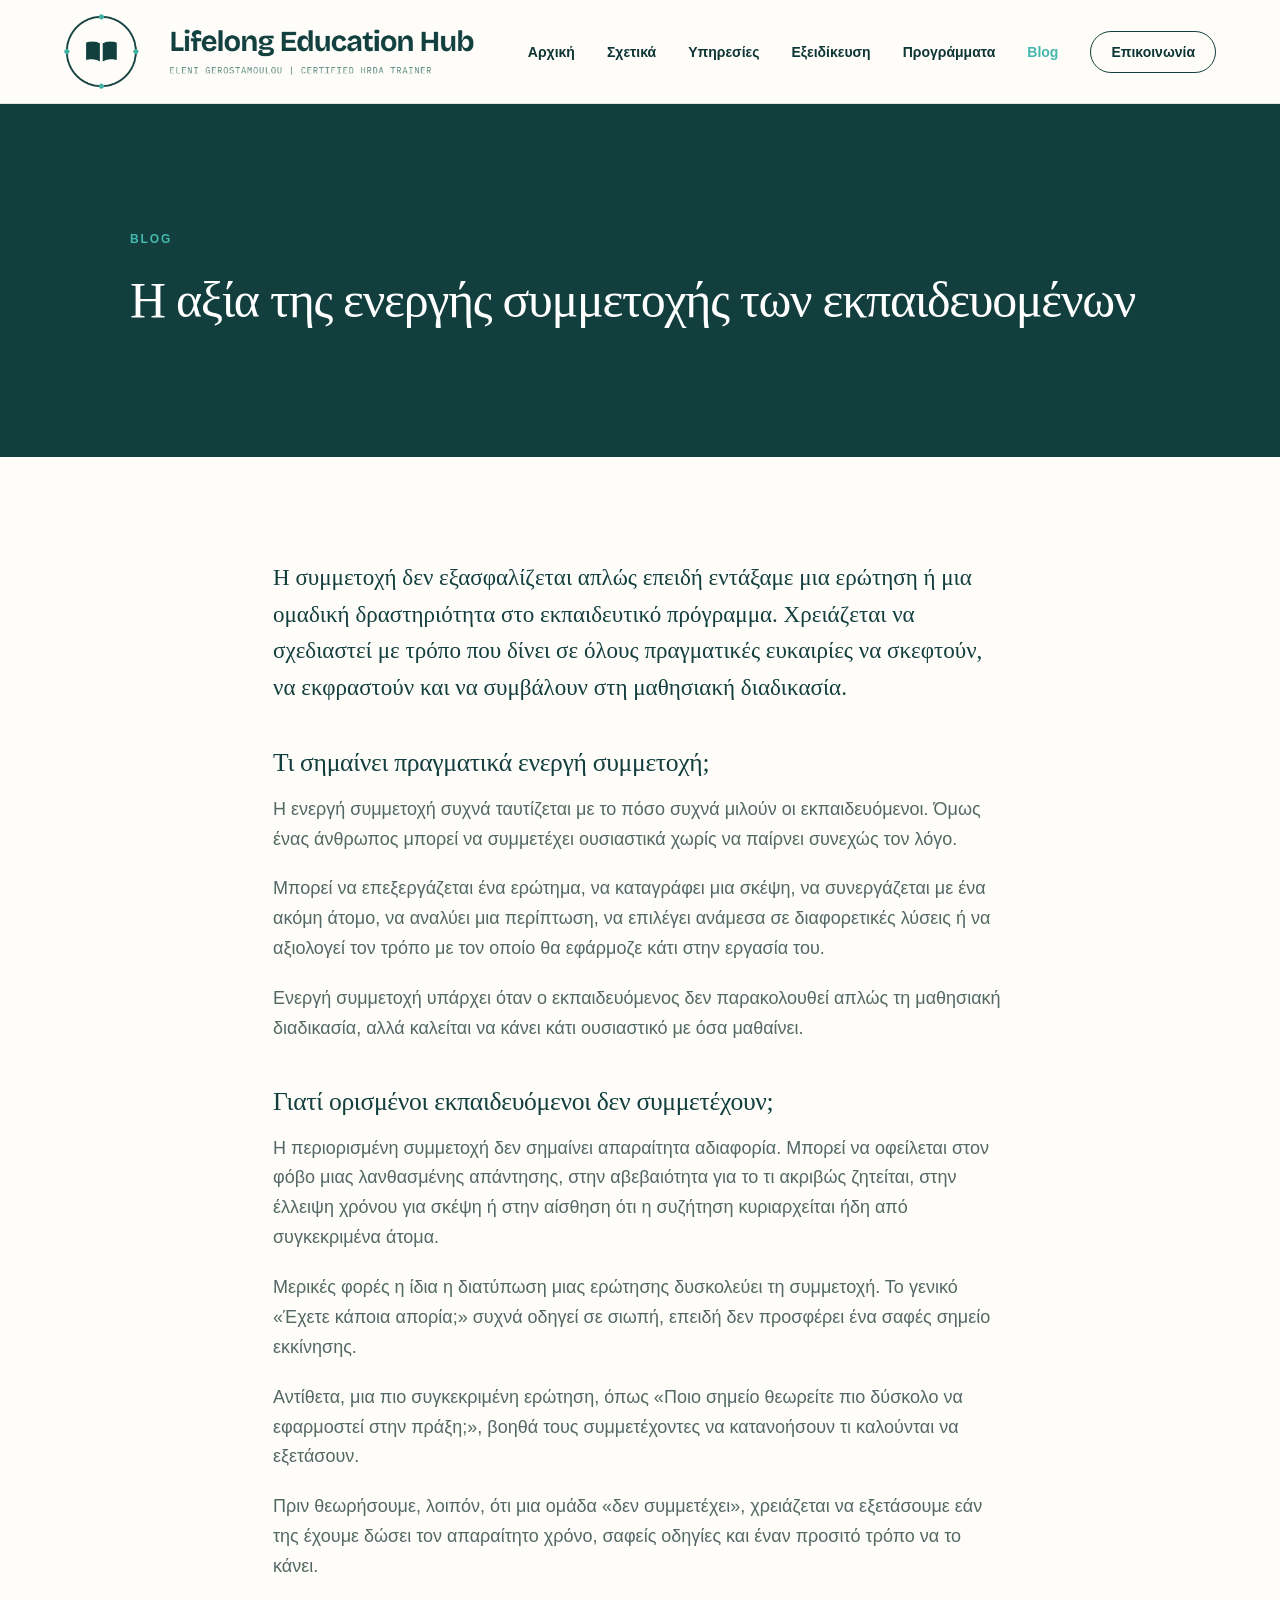
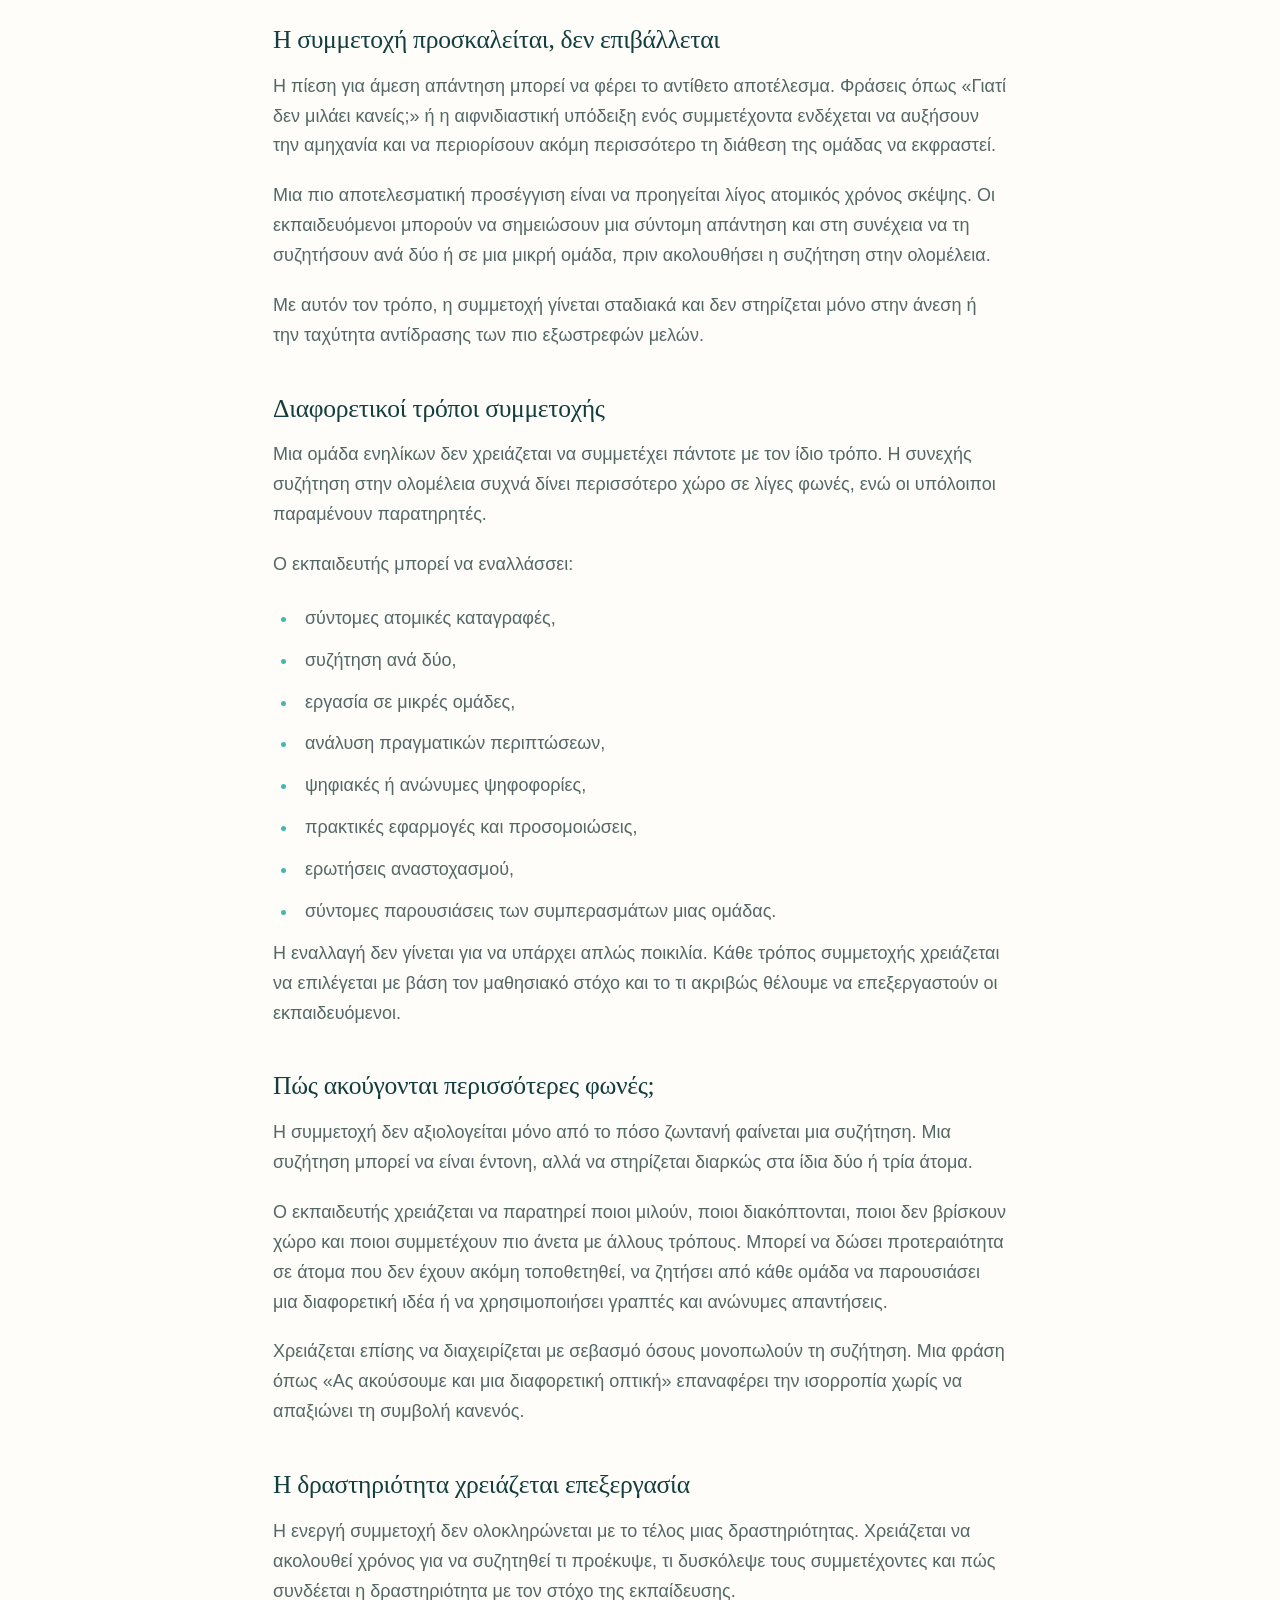
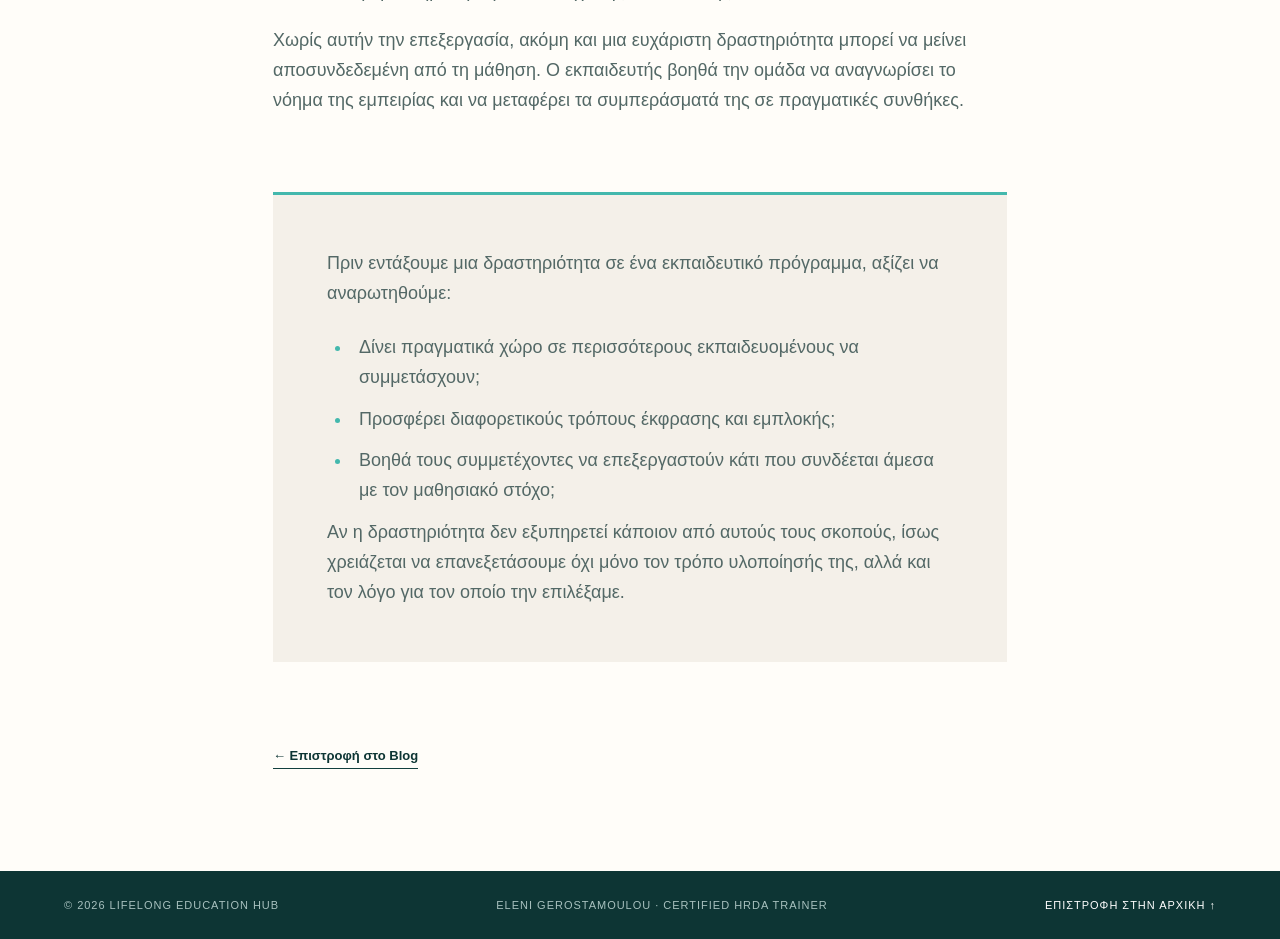
==== commit 9b980305: "Add programmes section" ====
--- a/active-participation.html
+++ b/active-participation.html
@@ -11,8 +11,8 @@
 <body class="article-page"><main>
   <header class="site-header">
     <a class="brand" href="index.html" aria-label="Lifelong Education Hub — Αρχική"><img src="logo-horizontal-dark.png" alt="Lifelong Education Hub"></a>
-    <nav aria-label="Κύρια πλοήγηση"><a href="index.html#αρχική">Αρχική</a><a href="index.html#σχετικά">Σχετικά</a><a href="index.html#υπηρεσίες">Υπηρεσίες</a><a href="index.html#εξειδίκευση">Εξειδίκευση</a><a class="active" href="thoughts-practices.html">Blog</a><a class="nav-cta" href="index.html#επικοινωνία">Επικοινωνία</a></nav>
-    <details class="mobile-menu"><summary>Μενού <span aria-hidden="true">☰</span></summary><ul><li><a href="index.html#αρχική">Αρχική</a></li><li><a href="index.html#σχετικά">Σχετικά</a></li><li><a href="index.html#υπηρεσίες">Υπηρεσίες</a></li><li><a href="index.html#εξειδίκευση">Εξειδίκευση</a></li><li><a href="thoughts-practices.html">Blog</a></li><li><a href="index.html#επικοινωνία">Επικοινωνία</a></li></ul></details>
+    <nav aria-label="Κύρια πλοήγηση"><a href="index.html#αρχική">Αρχική</a><a href="index.html#σχετικά">Σχετικά</a><a href="index.html#υπηρεσίες">Υπηρεσίες</a><a href="index.html#εξειδίκευση">Εξειδίκευση</a><a href="index.html#προγράμματα">Προγράμματα</a><a class="active" href="thoughts-practices.html">Blog</a><a class="nav-cta" href="index.html#επικοινωνία">Επικοινωνία</a></nav>
+    <details class="mobile-menu"><summary>Μενού <span aria-hidden="true">☰</span></summary><ul><li><a href="index.html#αρχική">Αρχική</a></li><li><a href="index.html#σχετικά">Σχετικά</a></li><li><a href="index.html#υπηρεσίες">Υπηρεσίες</a></li><li><a href="index.html#εξειδίκευση">Εξειδίκευση</a></li><li><a href="index.html#προγράμματα">Προγράμματα</a></li><li><a href="thoughts-practices.html">Blog</a></li><li><a href="index.html#επικοινωνία">Επικοινωνία</a></li></ul></details>
   </header>
   <article>
     <header class="article-hero">
--- a/style.css
+++ b/style.css
@@ -3,7 +3,7 @@
 .hero{min-height:calc(100vh - 92px);display:grid;grid-template-columns:1.08fr .92fr;overflow:hidden}.hero-copy{padding:clamp(64px,9vw,130px) clamp(32px,7vw,110px);align-self:center}.eyebrow,.section-label{display:flex;align-items:center;gap:12px;color:var(--muted);font-size:12px;font-weight:800;letter-spacing:.18em;text-transform:uppercase}.eyebrow span{width:34px;height:2px;background:var(--aqua)}.hero h1{max-width:720px;margin:24px 0;font-family:Georgia,'Times New Roman',serif;font-size:clamp(58px,7.2vw,112px);line-height:.92;letter-spacing:-.055em;font-weight:400}.hero-lead{max-width:620px;margin:0;color:#536866;font-size:clamp(17px,1.4vw,21px);line-height:1.65}.hero-actions{margin-top:42px;display:flex;align-items:center;gap:30px;flex-wrap:wrap}.button{display:inline-flex;padding:17px 25px;border-radius:999px;font-size:14px;font-weight:800}.button-primary{background:var(--ink);color:#fff;transition:transform .2s,background .2s}.button-primary:hover{transform:translateY(-2px);background:#195351}.text-link{font-size:14px;font-weight:800;border-bottom:1px solid var(--ink);padding-bottom:5px}.credential-line{margin-top:clamp(60px,8vw,105px);display:flex;align-items:center;gap:16px}.credential-line img{width:44px;height:44px;object-fit:contain}.credential-line p{margin:0;color:var(--muted);font-size:12px;line-height:1.6;text-transform:uppercase;letter-spacing:.08em}.credential-line strong{color:var(--ink)}
 .hero-portrait{position:relative;background:var(--cream);min-height:720px;display:flex;align-items:end;justify-content:center}.hero-portrait:before{content:"";position:absolute;width:68%;aspect-ratio:1;border:1px solid rgba(18,63,62,.25);border-radius:50%;top:11%;right:8%}.hero-portrait:after{content:"";position:absolute;width:12px;height:12px;background:var(--aqua);border-radius:50%;top:20%;left:18%;box-shadow:0 310px 0 var(--aqua)}.portrait-frame{width:100%;height:92%;position:relative;z-index:1;overflow:hidden}.portrait-frame img{width:100%;height:100%;object-fit:cover;object-position:59% center}.portrait-note{position:absolute;z-index:2;bottom:28px;left:28px;right:28px;padding:17px 20px;background:rgba(255,253,249,.92);display:flex;justify-content:space-between;gap:14px;color:var(--ink);font-size:11px;font-weight:800;text-transform:uppercase;letter-spacing:.12em}
 .intro-strip{min-height:108px;padding:24px;display:flex;align-items:center;justify-content:center;gap:clamp(22px,4vw,72px);background:var(--aqua);color:var(--deep)}.intro-strip p{margin:0;font-family:Georgia,serif;font-size:clamp(20px,2.2vw,34px)}.intro-strip i{width:7px;height:7px;background:var(--paper);border-radius:50%}.section{padding:clamp(90px,11vw,165px) clamp(28px,7vw,110px)}.section-label span{color:var(--aqua)}
-.about-grid{margin-top:55px;display:grid;grid-template-columns:1fr 1fr;gap:clamp(60px,9vw,150px)}.about h2,.services h2,.expertise h2,.contact h2{margin:0;font-family:Georgia,'Times New Roman',serif;font-size:clamp(36px,4.2vw,62px);line-height:1.08;font-weight:400;letter-spacing:-.03em}.about-copy>p{margin:0 0 24px;color:#536866;font-size:17px;line-height:1.8}.qualifications{margin-top:48px;border-top:1px solid var(--line)}.qualifications div{display:grid;grid-template-columns:130px 1fr;gap:20px;padding:24px 0;border-bottom:1px solid var(--line)}.qualifications strong{font-size:12px;color:var(--aqua);text-transform:uppercase;letter-spacing:.12em}.qualifications span{font-size:14px;line-height:1.6}
+.about-grid{margin-top:55px;display:grid;grid-template-columns:1fr 1fr;gap:clamp(60px,9vw,150px)}.about h2,.services h2,.expertise h2{margin:0;font-family:Georgia,'Times New Roman',serif;font-size:clamp(36px,4.2vw,54px);line-height:1.08;font-weight:400;letter-spacing:-.03em}.contact h2{margin:0;font-family:Georgia,'Times New Roman',serif;font-size:clamp(36px,4.2vw,62px);line-height:1.08;font-weight:400;letter-spacing:-.03em}.about-copy>p{margin:0 0 24px;color:#536866;font-size:17px;line-height:1.8}.qualifications{margin-top:48px;border-top:1px solid var(--line)}.qualifications div{display:grid;grid-template-columns:130px 1fr;gap:20px;padding:24px 0;border-bottom:1px solid var(--line)}.qualifications strong{font-size:12px;color:var(--aqua);text-transform:uppercase;letter-spacing:.12em}.qualifications span{font-size:14px;line-height:1.6}
 .services{background:var(--ink);color:#fff}.section-label.light{color:#a8c1bf}.services-heading{margin-top:55px;display:grid;grid-template-columns:1.3fr .7fr;gap:60px;align-items:end}.services-heading p{max-width:430px;margin:0 0 8px;color:#b9cdcb;font-size:16px;line-height:1.7}.service-grid{margin-top:75px;display:grid;grid-template-columns:repeat(3,1fr);border-top:1px solid rgba(255,255,255,.22)}.service-grid article{min-height:390px;padding:34px clamp(20px,2.7vw,42px) 30px;border-right:1px solid rgba(255,255,255,.22);display:flex;flex-direction:column}.service-grid article:first-child{padding-left:0}.service-grid article:last-child{border-right:0;padding-right:0}.service-number{color:var(--aqua);font-size:12px;letter-spacing:.14em}.service-grid h3{margin:26px 0 22px;font-family:Georgia,serif;font-size:clamp(25px,2.4vw,35px);line-height:1.15;font-weight:400}.service-grid p{margin:0;color:#b9cdcb;line-height:1.75;font-size:15px}.service-grid a{margin-top:auto;width:max-content;border-bottom:1px solid var(--aqua);padding-bottom:5px;font-size:13px;font-weight:800}
 .expertise{background:var(--cream)}.expertise-grid{margin-top:60px;display:grid;grid-template-columns:.9fr 1.1fr;gap:clamp(60px,10vw,160px)}.expertise-grid>div>p{max-width:480px;color:var(--muted);font-size:17px;line-height:1.7}.expertise-list{margin:0;padding:0;list-style:none;border-top:1px solid rgba(18,63,62,.25)}.expertise-list li{padding:24px 0;border-bottom:1px solid rgba(18,63,62,.25);font-family:Georgia,serif;font-size:clamp(20px,2vw,28px)}
 .contact{padding:clamp(100px,12vw,180px) 28px;background:var(--aqua);color:var(--deep);text-align:center}.contact-mark{width:62px;height:62px;margin:0 auto 30px;object-fit:contain}.contact-kicker{font-size:12px;font-weight:800;letter-spacing:.16em;text-transform:uppercase}.contact h2{max-width:900px;margin:28px auto 45px}.contact-email{display:inline-block;font-size:clamp(18px,2vw,28px);font-weight:800;border-bottom:2px solid var(--ink);padding-bottom:8px}.social-links{margin-top:55px;display:flex;justify-content:center;gap:16px}.social-links a{min-width:120px;padding:13px 20px;border:1px solid rgba(18,63,62,.45);border-radius:999px;font-size:13px;font-weight:800}.social-links a:hover{background:var(--ink);color:#fff}footer{padding:28px clamp(24px,5vw,78px);background:var(--deep);color:#a8c1bf;display:flex;justify-content:space-between;gap:30px;font-size:11px;text-transform:uppercase;letter-spacing:.09em}footer p{margin:0}footer a{color:#fff}
@@ -68,9 +68,9 @@
 .contact h2{margin:0 auto 45px}
 
 /* Final typography refinements */
-.hero h1{font-size:clamp(44px,5vw,78px)}
+.hero h1{font-size:clamp(44px,5vw,68px)}
 .portrait-note span{font-size:13px;line-height:1.5;letter-spacing:normal;text-transform:none;font-weight:600}
-@media(max-width:600px){.hero h1{font-size:48px}.portrait-note span{font-size:12px}}
+@media(max-width:600px){.hero h1{font-size:42px}.portrait-note span{font-size:12px}}
 
 /* Detailed service pages */
 .service-page{min-height:100vh;background:var(--paper)}
@@ -141,11 +141,35 @@
   .hero h1{font-size:36px}
 }
 
+/* Programmes */
+.programs{background:#edf4f1}
+.program-card{margin-top:55px;padding:clamp(34px,5vw,64px);background:var(--paper);border-top:3px solid var(--aqua);box-shadow:0 18px 45px rgba(13,53,52,.07)}
+.program-heading{max-width:980px}
+.program-status{margin:0 0 20px;color:var(--aqua);font-size:11px;font-weight:800;letter-spacing:.16em;text-transform:uppercase}
+.program-heading h2{margin:0;font-family:Georgia,'Times New Roman',serif;font-size:clamp(34px,4vw,54px);line-height:1.08;font-weight:400;letter-spacing:-.03em}
+.program-heading>p:last-child{max-width:870px;margin:28px 0 0;color:var(--muted);font-size:17px;line-height:1.75}
+.program-content{margin-top:48px;display:grid;grid-template-columns:1.15fr .85fr;gap:clamp(48px,8vw,120px);align-items:start}
+.program-topics h3{margin:0 0 20px;font-size:14px;letter-spacing:.04em}
+.program-topics ul{margin:0;padding-left:22px}
+.program-topics li{padding:0 0 11px 6px;color:#536866;font-size:16px;line-height:1.55}
+.program-topics li::marker{color:var(--aqua)}
+.program-details{margin:0;border-top:1px solid var(--line)}
+.program-details div{padding:16px 0;border-bottom:1px solid var(--line)}
+.program-details dt{margin-bottom:6px;color:var(--muted);font-size:11px;font-weight:800;letter-spacing:.08em;text-transform:uppercase}
+.program-details dd{margin:0;color:var(--ink);font-size:15px;line-height:1.5}
+.program-footer{margin-top:42px;padding-top:28px;border-top:1px solid var(--line);display:flex;align-items:center;justify-content:space-between;gap:35px}
+.program-footer>p{max-width:650px;margin:0;color:var(--muted);font-size:14px;line-height:1.65}
+.program-links{display:flex;gap:24px;flex-wrap:wrap}
+.program-links a{padding-bottom:5px;border-bottom:1px solid var(--ink);font-size:13px;font-weight:800;white-space:nowrap}
+.program-links a:hover{color:var(--aqua);border-color:var(--aqua)}
+@media(max-width:960px){.program-content{grid-template-columns:1fr;gap:40px}.program-footer{align-items:flex-start;flex-direction:column}}
+@media(max-width:600px){.program-card{margin-top:40px;padding:30px 22px}.program-heading h2{font-size:32px}.program-heading>p:last-child{font-size:16px;line-height:1.68}.program-content{margin-top:38px}.program-topics li{font-size:15px}.program-footer{margin-top:34px}.program-links{display:grid;gap:18px}}
+
 /* Thoughts & Practices */
 nav a.active{color:var(--aqua)}
 .thoughts-preview{background:var(--paper)}
 .thoughts-preview-grid{margin-top:55px;display:grid;grid-template-columns:1fr .78fr;gap:clamp(55px,9vw,140px);align-items:start}
-.thoughts-preview-intro>p{max-width:610px;margin:0 0 36px;color:var(--muted);font-size:clamp(18px,1.5vw,21px);line-height:1.75}
+.thoughts-preview-intro>p{max-width:760px;margin:0 0 36px;color:var(--deep);font-family:Georgia,'Times New Roman',serif;font-size:clamp(36px,4.2vw,54px);line-height:1.08;font-weight:400;letter-spacing:-.03em}
 .featured-thought{padding:38px 0;border-top:2px solid var(--aqua);border-bottom:1px solid var(--line)}
 .article-meta{margin:0;color:var(--aqua);font-size:11px;font-weight:800;letter-spacing:.14em;text-transform:uppercase}
 .featured-thought h3{margin:0 0 20px;font-family:Georgia,'Times New Roman',serif;font-size:clamp(27px,2.4vw,36px);line-height:1.14;font-weight:400;letter-spacing:-.018em}
